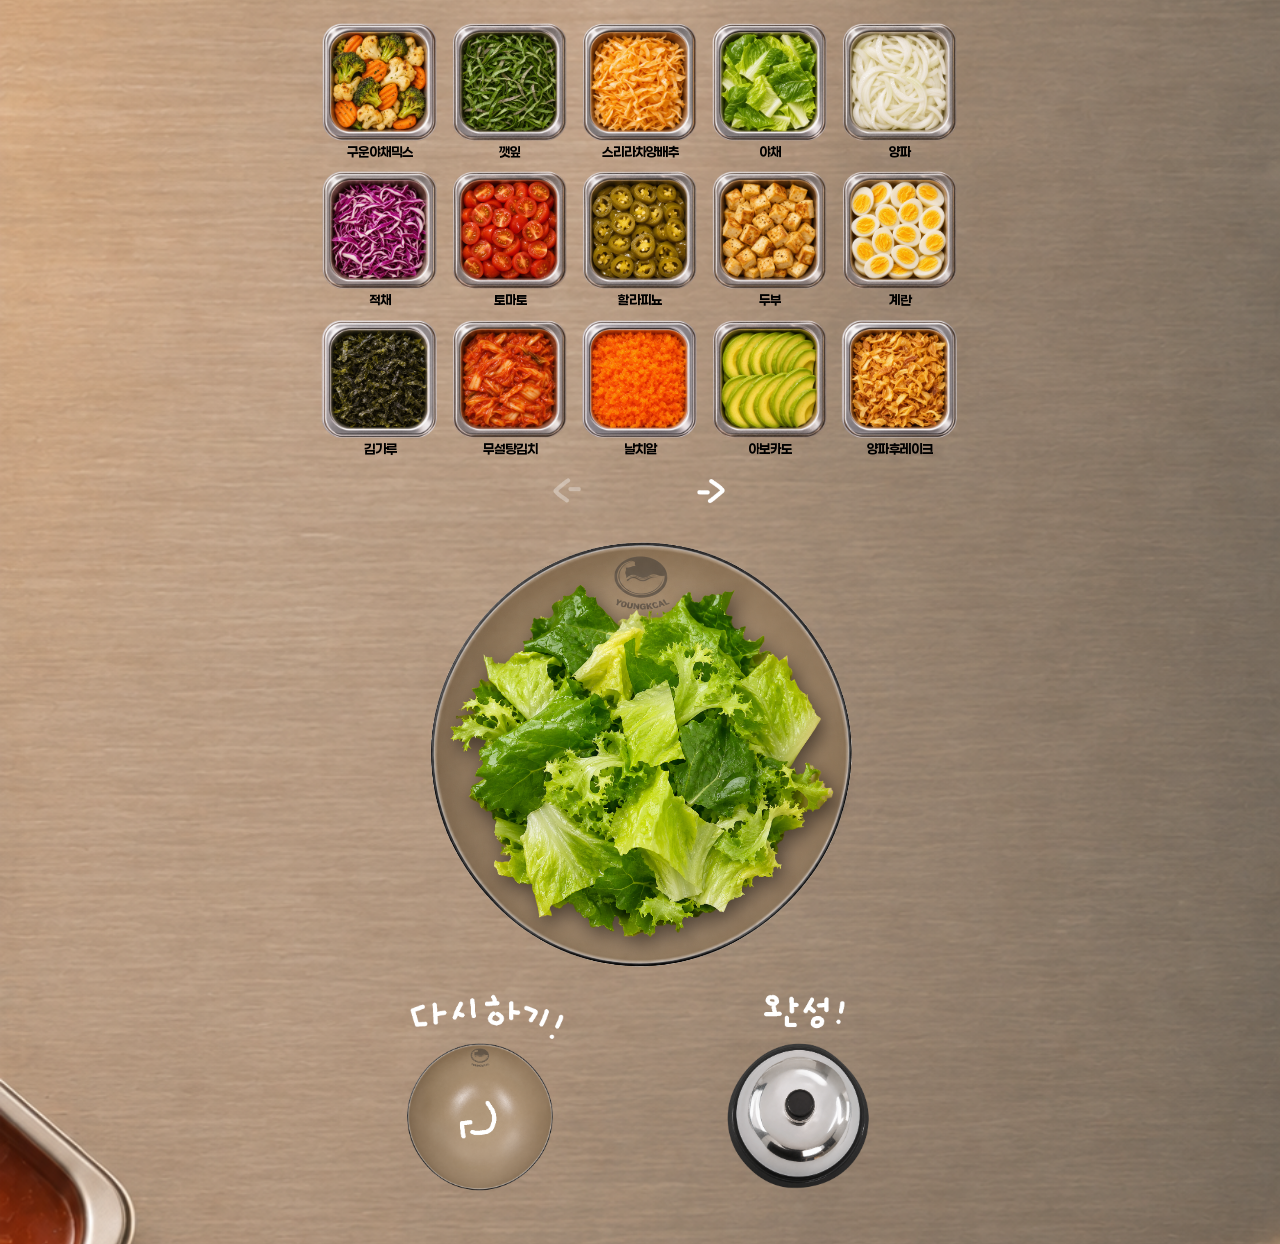
==== index.html @ 14f8d754 "포케모바일용1차시안" ====
<!doctype html>
<html lang="ko">
  <head>
    <meta charset="utf-8" />
    <meta
      name="viewport"
      content="width=device-width,initial-scale=1,viewport-fit=cover"
    />
    <title>영칼로리포케 | 나만의 포케 만들기</title>
    <link rel="stylesheet" href="style.css" />
  </head>
  <body>
    <main class="app" id="app">
      <div class="game-layout">
        <section class="tray-section" aria-label="재료 선택">
          <div class="tray-grid" id="trayGrid"></div>
          <div class="tray-actions">
            <button type="button" id="prevBtn" class="image-button" aria-label="이전 재료 보기">
              <img src="images/btn-prev.png" alt="" onerror="this.style.display='none'" /><span>이전</span>
            </button>
            <button type="button" id="nextBtn" class="image-button" aria-label="다음 재료 보기">
              <img src="images/btn-next.png" alt="" onerror="this.style.display='none'" /><span>다음</span>
            </button>
          </div>
        </section>
        <section class="bowl-section" aria-label="포케 그릇">
          <div class="bowl-frame" id="bowlFrame">
            <canvas id="pokeCanvas" aria-label="재료를 드래그해 배치하는 포케 그릇"></canvas>
          </div>
        </section>
        <div class="bottom-actions">
          <button type="button" id="resetBtn" class="image-button reset-button" aria-label="다시 만들기">
            <img src="images/btn-reset.png" alt="" onerror="this.style.display='none'" /><span>다시 만들기</span>
          </button>
          <button type="button" id="completeBtn" class="image-button complete-button" aria-label="포케 완성하기">
            <img src="images/btn-complete.png" alt="" onerror="this.style.display='none'" /><span>완료하기</span>
          </button>
        </div>
      </div>
      <p class="help" id="help" aria-live="polite"></p>
      <!-- 기존 JS 영양 집계 로직 호환용: 화면에는 표시하지 않음 -->
      <div class="receipt-side hidden" aria-hidden="true">
        <div id="receiptItems"></div><span id="receiptCount"></span>
      </div>
<section class="result hidden" id="result">
        <canvas id="resultCanvas"></canvas>
        <div id="nutritionInfo" class="nutrition"></div>
        <p class="notice">
          ※ 본 영양 정보는 임의로 설정된 참고용 수치로, 실제 영양성분과 차이가
          있을 수 있습니다.
        </p>
        <div class="controls">
          <button id="saveBtn" class="primary">이미지 저장하기</button
          ><button id="restartBtn" class="light">다시 만들기</button>
        </div>
        <a
          href="https://연결할-링크-주소"
          target="_blank"
          rel="noopener noreferrer"
          class="share-poke-btn"
          >나만의 포케 자랑하기</a
        >
        <section class="honor-section" aria-labelledby="honorTitle">
          <h2 id="honorTitle">🏆 명예의 포케 전당 🏆</h2>
          <div id="honorGrid" class="honor-grid" aria-live="polite"></div>
          <p id="honorEmpty" class="honor-empty hidden">아직 등록된 포케 이미지가 없어요.</p>
          <div id="honorSentinel" class="honor-sentinel" aria-hidden="true"></div>
        </section>
      </section>
      <div
        class="dialog hidden"
        id="confirmDialog"
        role="dialog"
        aria-modal="true"
        aria-labelledby="dialogTitle"
      >
        <div class="dialog-card">
          <h2 id="dialogTitle">전체 초기화할까요?</h2>
          <p>선택한 재료가 모두 사라져요!</p>
          <div class="controls">
            <button id="cancelReset" class="light">취소</button
            ><button id="confirmReset" class="primary">초기화</button>
          </div>
        </div>
      </div>
    </main>
    <script src="data/ingredients.js"></script>
    <script src="data/nutrition.js"></script>
    <script src="data/honor-poke.js"></script>
    <script src="game.js"></script>
  </body>
</html>
---- style.css ----
@font-face {
  font-family: Paperlogy;
  src: url("fonts/Paperlogy-4Regular.ttf");
}
@font-face {
  font-family: Paperlogy;
  src: url("fonts/Paperlogy-7Bold.ttf");
  font-weight: 700;
}
* {
  box-sizing: border-box;
}
html,
body {
  margin: 0;
  min-height: 100%;
  font-family: Paperlogy, "Malgun Gothic", sans-serif;
  color: #242922;
}
button {
  font: inherit;
  cursor: pointer;
}
body {
  background: #393a36;
}
.app {
  width: 100%;
  min-height: 100svh;
  height: 100svh;
  position: relative;
  overflow: hidden;
  background: #b4afa5 url("images/background.png") center center/cover no-repeat;
  display: flex;
  flex-direction: column;
  padding: clamp(8px, 1.2vh, 16px) clamp(12px, 2vw, 32px) 8px;
}
.topbar {
  height: clamp(30px, 6vh, 100px);
  flex: none;
  display: flex;
  align-items: center;
}
.brand img {
  display: block;
  max-width: min(18vw, 150px);
  max-height: 0%;
  object-fit: contain;
}
.game-layout {
  display: grid;
  grid-template-columns: minmax(180px, 22fr) minmax(0, 60fr) minmax(155px, 18fr);
  gap: clamp(8px, 1.5vw, 26px);
  flex: 1;
  min-height: 0;
  align-items: stretch;
}
.tray-section {
  display: flex;
  flex-direction: column;
  min-height: 0;
  padding: 4px 0;
}
.section-heading {
  margin-bottom: 8px;
}
.section-heading span {
  font-size: clamp(10px, 1vw, 13px);
  font-weight: 700;
}
.section-heading h1 {
  font-size: clamp(14px, 1.4vw, 22px);
  margin: 5px 0 0;
}
.steps {
  display: flex;
  gap: 4px;
  margin: 2px 0 8px;
}
.step {
  height: 4px;
  flex: 1;
  background: #ffffff9c;
  border-radius: 8px;
  font-size: 0;
}
.step.active {
  background: #a5a5a5;
}
.tray-grid {
  display: grid;
  grid-template-columns: repeat(2, minmax(0, 1fr));
  align-content: start;
  gap: clamp(5px, 1vh, 12px);
  overflow-y: auto;
  overflow-x: hidden;
  min-height: 0;
  flex: 1;
  padding: 3px;
  scrollbar-width: thin;
}
.tray-item {
  min-width: 0;
  display: flex;
  flex-direction: column;
  align-items: center;
  justify-content: center;
  background: none;
  border: none;
  min-height: clamp(76px, 25vh, 180px);
  touch-action: none;
}
.tray-item img {
  display: block;
  width: 115%;
  height: clamp(140px, 12vh, 155px);
  object-fit: contain;
  pointer-events: none;
}
.tray-item span {
  text-align: center;
  font-size: clamp(10px, 0.85vw, 14px);
  font-weight: 700;
  line-height: 1.35;
  margin-top: 3px;
  word-break: keep-all;
}
.tray-item.missing {
  outline: 1px dashed #b95454;
}
.tray-actions {
  display: flex;
  gap: 8px;
  margin-top: 10px;
  flex: none;
}
.image-button {
  position: relative;
  border: 0;
  padding: 0;
  min-width: 0;
  background: transparent;
  display: flex;
  align-items: center;
  justify-content: center;
  overflow: hidden;
}
.tray-actions .image-button {
  width: 50%;
  height: clamp(35px, 7vh, 60px);
  background: #292d28;
  border-radius: 7px;
  color: #fff;
  font-weight: 700;
}
.tray-actions .image-button:first-child {
  background: #f7f7f1;
  color: #222;
}
.image-button img {
  position: absolute;
  inset: 0;
  width: 100%;
  height: 100%;
  object-fit: fill;
}
.image-button:has(img:not([style*="display: none"])) span {
  opacity: 0;
}
.image-button:disabled {
  opacity: 0.35;
  cursor: default;
}
.bowl-section {
  display: flex;
  align-items: center;
  justify-content: center;
  min-width: 0;
  min-height: 0;
}
.bowl-frame {
  width: min(100%, calc(100svh - 100px));
  max-height: 100%;
  aspect-ratio: 1;
  touch-action: none;
  position: relative;
}
#pokeCanvas {
  width: 100%;
  height: 100%;
  display: block;
  touch-action: none;
}
.receipt-side {
  min-height: 0;
  display: flex;
  flex-direction: column;
  gap: clamp(8px, 1.5vh, 16px);
  padding: 2px 0;
}
.receipt {
  background: #fffef7;
  box-shadow: 0 9px 24px #0003;
  padding: clamp(9px, 1.1vw, 20px);
  flex: 1;
  min-height: 0;
  display: flex;
  flex-direction: column;
  max-height: 70%;
  /* transform: rotate(-1deg); */
}
.receipt-head {
  text-align: center;
  display: flex;
  flex-direction: column;
  gap: 4px;
}
/* .receipt-head strong {
  font-size: clamp(13px, 1.35vw, 23px);
  letter-spacing: -0.5px;
} */
.receipt-head img {
  display: block;
  width: min(100%, 150px);
  height: auto;
  margin: 0 auto;
}
.receipt-head small {
  font-size: clamp(8px, 0.75vw, 12px);
}
.receipt-rule {
  border-top: 1px dashed #555;
  margin: 10px 0;
}
.receipt-columns,
.receipt-total,
.receipt-row {
  display: flex;
  justify-content: space-between;
  gap: 6px;
}
.receipt-columns {
  font-size: 20px;
  font-weight: 700;
}
.receipt-items {
  flex: 1;
  overflow-y: auto;
  min-height: 0;
  padding: 10px 0;
  font-size: clamp(8px, 0.8vw, 15px);
}
.receipt-row {
  margin-bottom: 9px;
}
.receipt-row span:first-child {
  flex: 1;
  overflow-wrap: anywhere;
}
.receipt-empty {
  color: #777;
  line-height: 1.5;
}
.receipt-total {
  font-size: clamp(12px, 1vw, 17px);
}
.reset-link {
  border: 0;
  background: none;
  text-decoration: underline;
  font-size: 12px;
  color: #777;
  margin-top: 12px;
  padding: 3px;
}
.complete-button {
  height: clamp(44px, 30vh, 600px);
  width: 100%;
  flex: none;
  background: none;
  border-radius: 8px;
  font-weight: 700;
  color: #173b18;
  font-size: clamp(12px, 1.1vw, 18px);
}
.complete-button img {
  width: 100%;
  height: 100%;
  object-fit: contain;
}
.help {
  margin: 4px 0 0;
  text-align: center;
  font-size: clamp(9px, 0.8vw, 12px);
  color: #2c312b;
  text-shadow: 0 1px 3px #fff;
}
.drag-ghost {
  position: fixed;
  pointer-events: none;
  z-index: 60;
  object-fit: contain;
  transform: translate(-50%, -50%);
  filter: drop-shadow(0 7px 6px #0004);
}
.hidden {
  display: none !important;
}
.dialog {
  position: fixed;
  inset: 0;
  z-index: 90;
  background: #0009;
  display: flex;
  align-items: center;
  justify-content: center;
  padding: 20px;
}
.dialog-card {
  background: white;
  border-radius: 14px;
  padding: 24px;
  width: min(100%, 340px);
  text-align: center;
}
.controls {
  display: flex;
  gap: 10px;
  justify-content: center;
}
.controls button {
  border: 0;
  border-radius: 8px;
  padding: 14px;
  flex: 1;
  font-weight: 700;
}
.primary {
  background: #f7d58a;
}
.light {
  background: #eebf59;
}
.result {
  position: fixed;
  inset: 0;
  z-index: 30;
  background: #ffffff url("images/background.png") center/cover no-repeat;
  overflow-y: auto;
  text-align: center;
  padding: 20px;
}
.result canvas {
  display: block;
  width: min(500px, 90vw);
  max-width: 100%;
  margin: 0 auto 12px;
  border-radius: 12px;
}
.nutrition {
  display: grid;
  grid-template-columns: repeat(2, 1fr);
  gap: 8px;
  max-width: 500px;
  margin: 0 auto;
}
.nutrition div {
  background: #fffd;
  padding: 10px;
  border-radius: 8px;
}
.notice {
  font-size: 8px;
  color: #ffffff;
}
.result .controls,
.share-poke-btn {
  max-width: 500px;
  margin: 12px auto;
}
.share-poke-btn {
  display: block;
  padding: 14px;
  background: white;
  color: #173b18;
  text-decoration: none;
  font-weight: 700;
  border-radius: 8px;
}
.rotate-notice {
  display: none;
}
@media (orientation: portrait) and (max-width: 800px) {
  .rotate-notice {
    position: fixed;
    inset: 0;
    z-index: 100;
    background: #f3f0e8;
    display: flex;
    flex-direction: column;
    align-items: center;
    justify-content: center;
    text-align: center;
    padding: 24px;
  }
  .rotate-icon {
    font-size: 64px;
    color: #338d2a;
    margin-bottom: 16px;
  }
  .rotate-notice p {
    font-size: 14px;
  }
  .app {
    visibility: hidden;
  }
}
@media (orientation: landscape) and (max-height: 520px) {
  .app {
    padding-top: 5px;
    padding-bottom: 4px;
  }
  .topbar {
    height: 45px;
  }
  .game-layout {
    grid-template-columns: minmax(165px, 24fr) minmax(0, 57fr) minmax(
        140px,
        19fr
      );
    gap: 8px;
  }
  .bowl-frame {
    width: min(100%, calc(100svh - 58px));
  }
  .section-heading {
    margin-bottom: 3px;
  }
  .steps {
    margin-bottom: 3px;
  }
  .tray-item {
    min-height: 76px;
  }
  .tray-item img {
    height: 53px;
  }
  .receipt-rule {
    margin: 6px 0;
  }
  .receipt-items {
    padding: 5px 0;
  }
  .help {
    font-size: 9px;
  }
}

/* 세로형 포케 게임 UI: 기존 가로형 규칙보다 우선 적용 */
html,
body {
  min-height: 100%;
}
body {
  background: #393a36;
}
.app {
  height: auto;
  min-height: 100svh;
  overflow: visible;
  padding: clamp(10px, 2vw, 22px);
  background: #b4afa5 url("images/background.png") center center / cover
    no-repeat;
}
.game-layout {
  display: flex;
  flex-direction: column;
  align-items: center;
  width: 100%;
  max-width: 640px;
  margin: 0 auto;
  gap: clamp(8px, 1.8vh, 18px);
  flex: none;
}
.tray-section {
  width: 100%;
  padding: 0;
  flex: none;
  min-height: 0;
}
.tray-grid {
  display: grid;
  grid-template-columns: repeat(5, minmax(0, 1fr));
  grid-template-rows: repeat(3, auto);
  gap: clamp(3px, 1vw, 10px);
  padding: 0;
  overflow: visible;
  flex: none;
}
.tray-item {
  min-height: 0;
  padding: 0;
  justify-content: flex-start;
  gap: 2px;
}
.tray-item img {
  width: 100%;
  height: auto;
  aspect-ratio: 1 / 1;
  object-fit: contain;
}
.tray-item span {
  font-size: clamp(9px, 2vw, 13px);
  line-height: 1.25;
  margin-top: 0;
}
.tray-actions {
  justify-content: center;
  gap: clamp(12px, 5vw, 32px);
  margin-top: 8px;
}
.tray-actions .image-button {
  width: clamp(60px, 18%, 110px);
  height: clamp(30px, 6vw, 52px);
  background: transparent;
  color: #222;
  border-radius: 0;
}
.tray-actions .image-button:first-child {
  background: transparent;
}
.image-button img {
  object-fit: contain;
}
.bowl-section {
  width: 100%;
  flex: none;
}
.bowl-frame {
  width: min(100%, 440px);
  max-height: none;
  aspect-ratio: 1;
}
.bottom-actions {
  display: grid;
  grid-template-columns: repeat(2, minmax(0, 1fr));
  gap: 0px;
  width: 100%;
}
.bottom-actions .image-button {
  width: 100%;
  height: auto;
  aspect-ratio: 2.2 / 1.5;
  min-height: 52px;
  background: transparent;
  color: #173b18;
  border-radius: 8px;
  font-size: clamp(13px, 2.5vw, 18px);
}
.bottom-actions .image-button img {
  object-fit: contain;
}
.help {
  min-height: 1em;
  margin: 4px auto 0;
  max-width: 640px;
}
.rotate-notice {
  display: none !important;
}
@media (orientation: portrait) and (max-width: 800px) {
  .app {
    visibility: visible;
  }
}
@media (orientation: landscape) and (max-height: 520px) {
  .game-layout {
    display: flex;
    gap: 10px;
  }
  .tray-item {
    min-height: 0;
  }
  .tray-item img {
    height: auto;
  }
  .bowl-frame {
    width: min(100%, 440px);
  }
}
@media (max-width: 420px) {
  .app {
    padding: 8px 7px 16px;
  }
  .tray-grid {
    gap: 2px;
  }
  .tray-item span {
    font-size: 9px;
  }
  .bowl-frame {
    width: min(100%, 350px);
  }
}

/* 결과 화면 하단: 명예의 포케 */
.honor-section {
  max-width: 500px;
  margin: 32px auto 55px;
}
.honor-section h2 {
  font-size: clamp(21px, 5vw, 28px);
  color: #ffffff;
  margin: 0 0 18px;
  font-weight: 400;
}
.honor-grid {
  display: grid;
  grid-template-columns: repeat(2, minmax(0, 1fr));
  gap: 10px;
}
.honor-card {
  margin: 0;
  min-width: 0;
  aspect-ratio: 1;
  overflow: hidden;
  background: #ffffffa8;
  border-radius: 10px;
}
.honor-card img {
  display: block;
  width: 100%;
  height: 100%;
  object-fit: cover;
}
.honor-empty {
  font-size: 13px;
  color: #333;
}
.honor-sentinel {
  height: 2px;
}
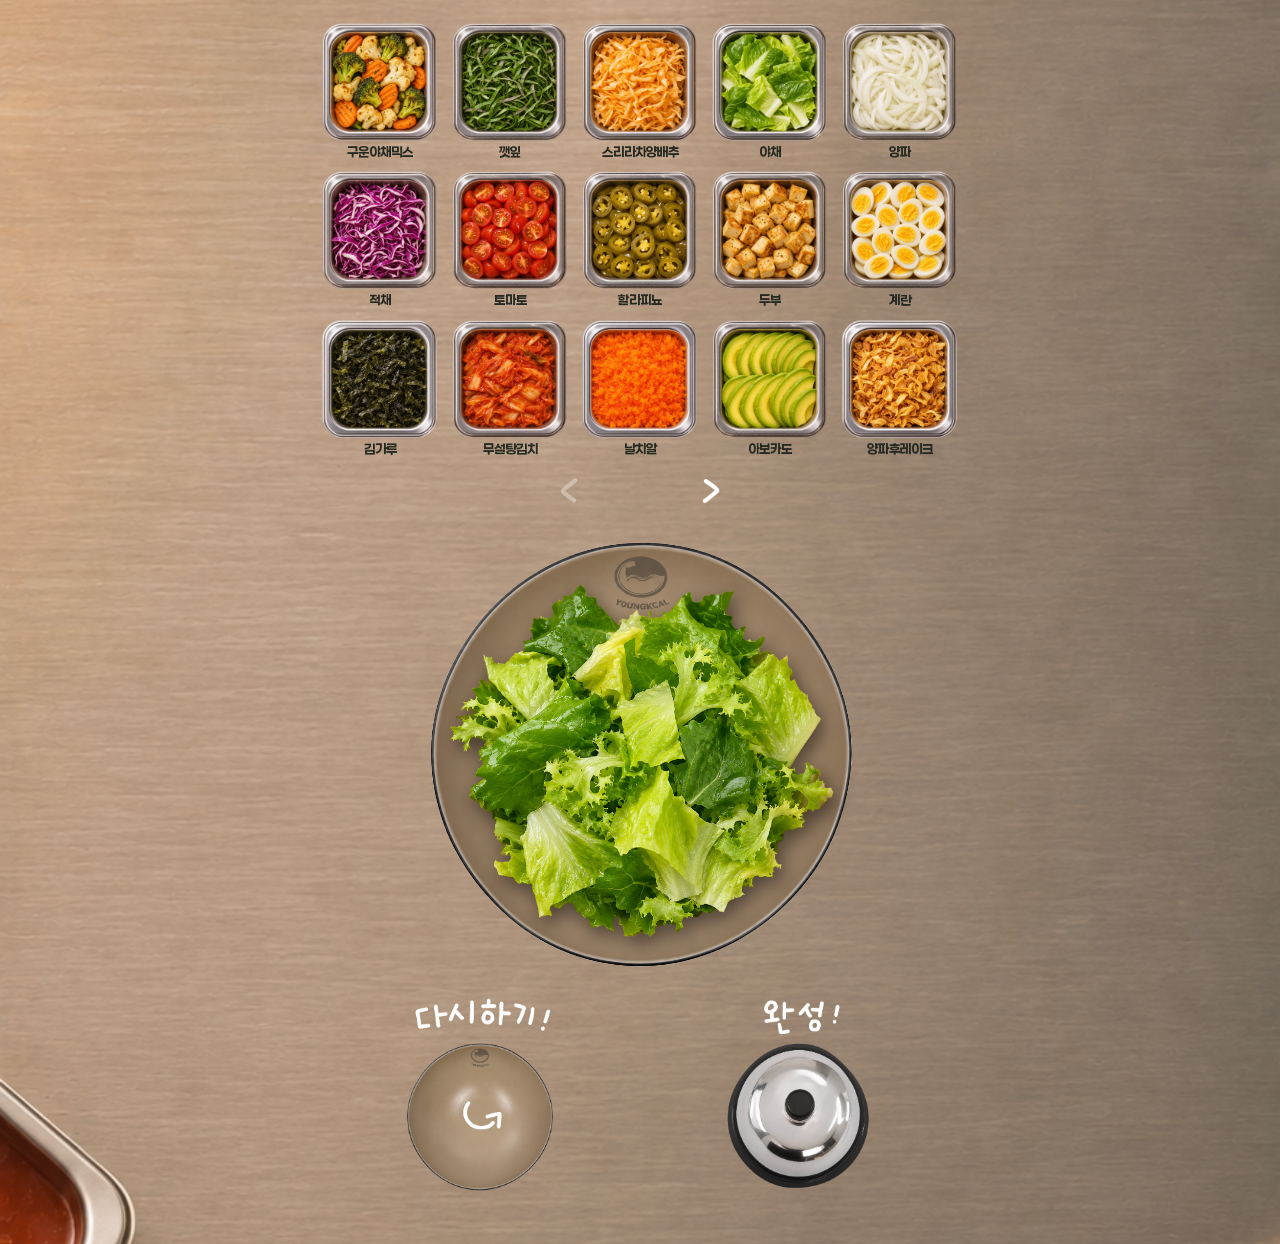
==== commit 0b1f6867: "텍스트 및 명예의전당 이미지 수정" ====
--- a/index.html
+++ b/index.html
@@ -61,7 +61,7 @@
           >나만의 포케 자랑하기</a
         >
         <section class="honor-section" aria-labelledby="honorTitle">
-          <h2 id="honorTitle">🏆 명예의 포케 전당 🏆</h2>
+          <h2 id="honorTitle">🏆 <img src="images/honortitle.png" alt="명예의 포케 전당" /> 🏆</h2>
           <div id="honorGrid" class="honor-grid" aria-live="polite"></div>
           <p id="honorEmpty" class="honor-empty hidden">아직 등록된 포케 이미지가 없어요.</p>
           <div id="honorSentinel" class="honor-sentinel" aria-hidden="true"></div>
--- a/style.css
+++ b/style.css
@@ -609,10 +609,19 @@
   margin: 32px auto 55px;
 }
 .honor-section h2 {
-  font-size: clamp(21px, 5vw, 28px);
-  color: #ffffff;
-  margin: 0 0 18px;
-  font-weight: 400;
+  display: flex;
+  align-items: center;
+  justify-content: center;
+  gap: 8px;
+  margin: 0 0 20px;
+}
+/* 명예의 포케 제목 이미지 */
+.honor-section h2 img {
+  display: block;
+  width: 40%;
+  max-width: 350px;
+  height: auto;
+  object-fit: contain;
 }
 .honor-grid {
   display: grid;
@@ -640,3 +649,17 @@
 .honor-sentinel {
   height: 2px;
 }
+
+/* 파란글자 오류 */
+.tray-item,
+.tray-item span {
+  color: #242922 !important;
+}
+
+.result .controls button {
+  color: #242922 !important;
+}
+
+.bottom-actions button {
+  color: #242922 !important;
+}
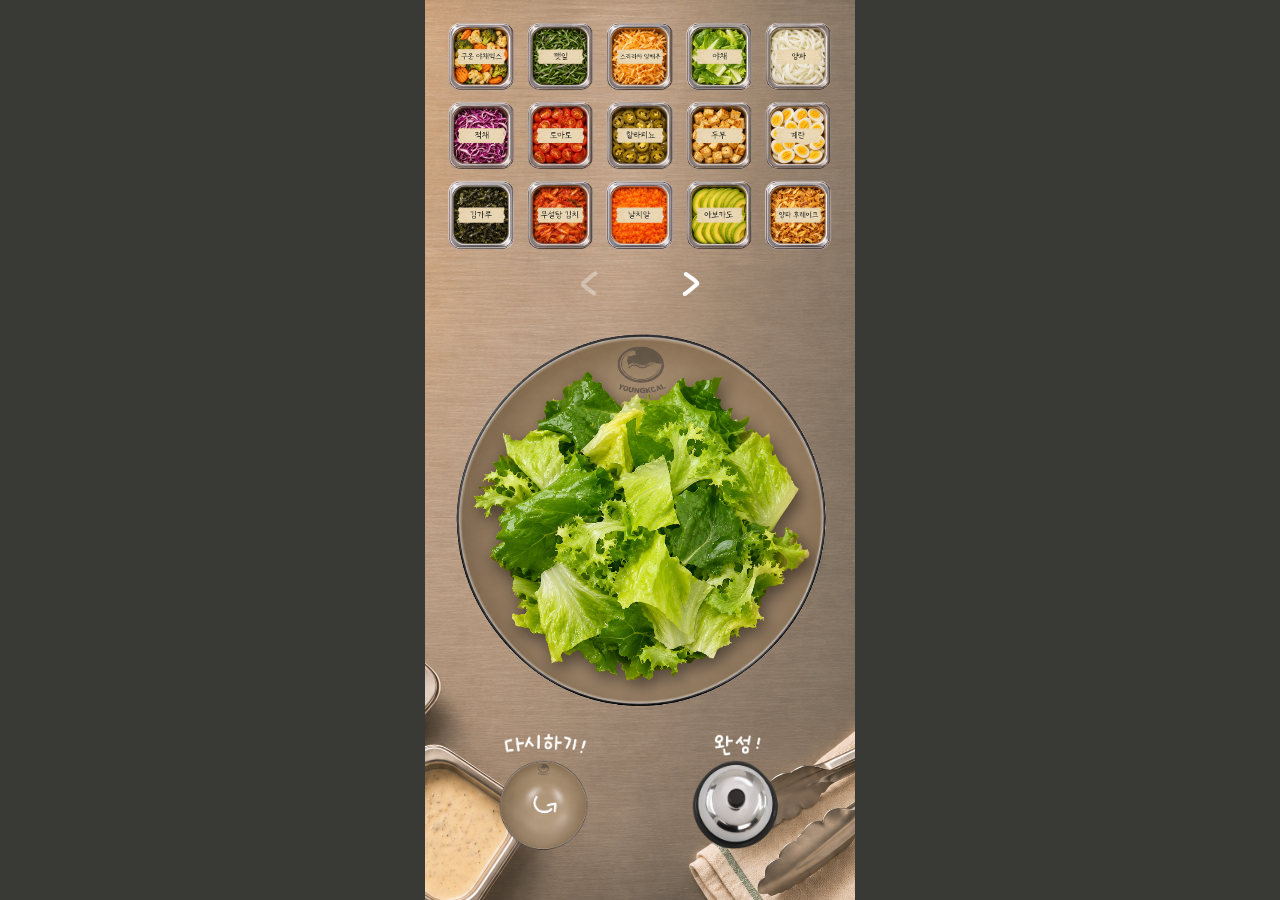
==== commit b061a662: "라벨 이미지 추가" ====
--- a/index.html
+++ b/index.html
@@ -61,7 +61,10 @@
           >나만의 포케 자랑하기</a
         >
         <section class="honor-section" aria-labelledby="honorTitle">
-          <h2 id="honorTitle">🏆 <img src="images/honortitle.png" alt="명예의 포케 전당" /> 🏆</h2>
+          <h2 id="honorTitle">
+            <!-- <img src="images/honortitle.png" alt="명예의 포케 전당" /> -->
+            명예의 포케 전당🏆
+          </h2>
           <div id="honorGrid" class="honor-grid" aria-live="polite"></div>
           <p id="honorEmpty" class="honor-empty hidden">아직 등록된 포케 이미지가 없어요.</p>
           <div id="honorSentinel" class="honor-sentinel" aria-hidden="true"></div>
--- a/style.css
+++ b/style.css
@@ -23,17 +23,25 @@
 }
 body {
   background: #393a36;
+  margin: 0;
 }
 .app {
   width: 100%;
+  max-width: 430px;
   min-height: 100svh;
   height: 100svh;
+
+  margin: 0 auto;
   position: relative;
-  overflow: hidden;
-  background: #b4afa5 url("images/background.png") center center/cover no-repeat;
+
+  background-color: #000;
+  background-image: url("images/background.png");
+  background-position: center top;
+  background-repeat: no-repeat;
+  background-size: 100% 100%;
+
   display: flex;
   flex-direction: column;
-  padding: clamp(8px, 1.2vh, 16px) clamp(12px, 2vw, 32px) 8px;
 }
 .topbar {
   height: clamp(30px, 6vh, 100px);
@@ -596,6 +604,7 @@
     gap: 2px;
   }
   .tray-item span {
+    display: none;
     font-size: 9px;
   }
   .bowl-frame {
@@ -651,10 +660,7 @@
 }
 
 /* 파란글자 오류 */
-.tray-item,
-.tray-item span {
-  color: #242922 !important;
-}
+
 
 .result .controls button {
   color: #242922 !important;
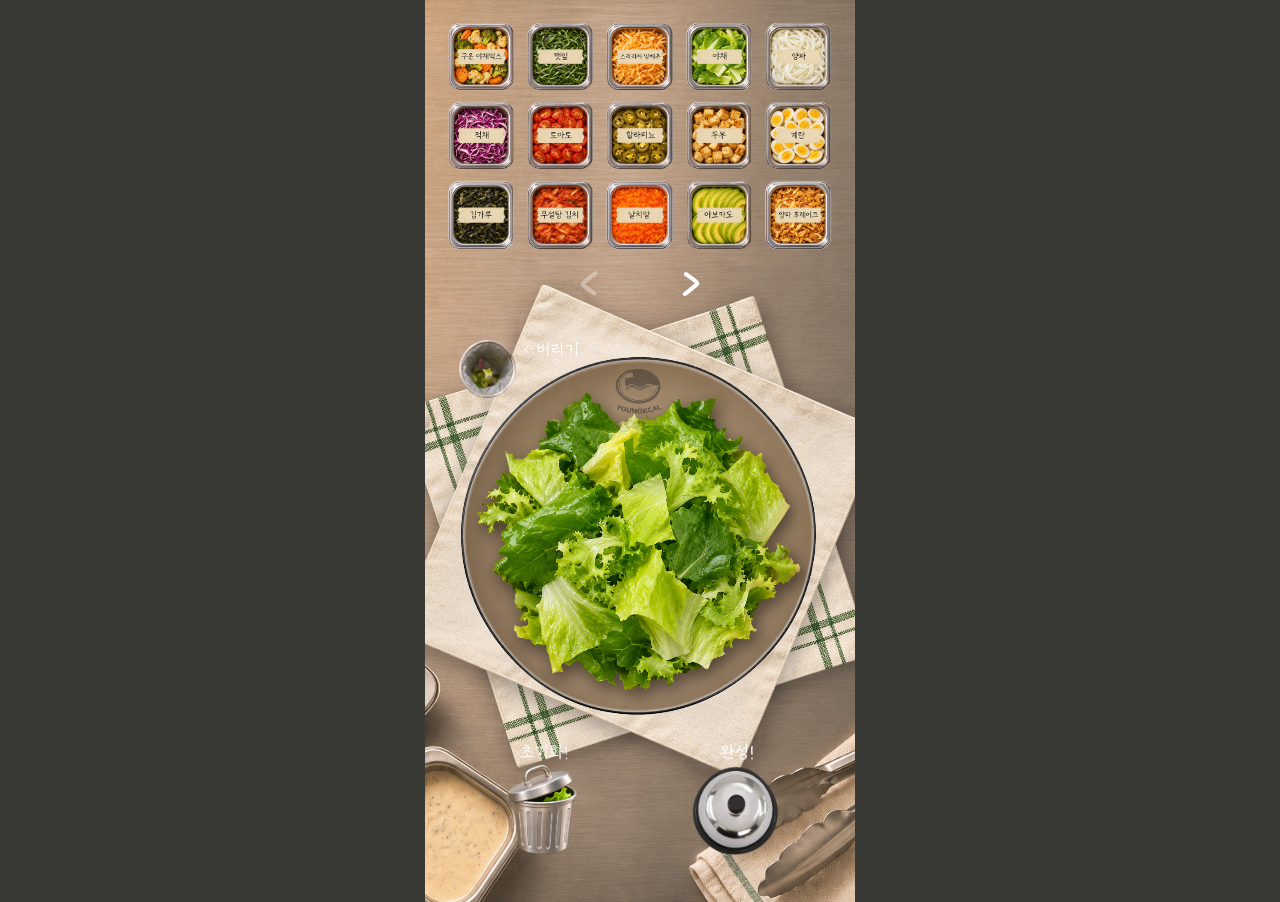
==== commit 37dc9ed0: "쓰레기통 기능 추가 및 배경 이미지 수정" ====
--- a/index.html
+++ b/index.html
@@ -15,34 +15,77 @@
         <section class="tray-section" aria-label="재료 선택">
           <div class="tray-grid" id="trayGrid"></div>
           <div class="tray-actions">
-            <button type="button" id="prevBtn" class="image-button" aria-label="이전 재료 보기">
-              <img src="images/btn-prev.png" alt="" onerror="this.style.display='none'" /><span>이전</span>
+            <button
+              type="button"
+              id="prevBtn"
+              class="image-button"
+              aria-label="이전 재료 보기"
+            >
+              <img
+                src="images/btn-prev.png"
+                alt=""
+                onerror="this.style.display = 'none'"
+              /><span>이전</span>
             </button>
-            <button type="button" id="nextBtn" class="image-button" aria-label="다음 재료 보기">
-              <img src="images/btn-next.png" alt="" onerror="this.style.display='none'" /><span>다음</span>
+            <button
+              type="button"
+              id="nextBtn"
+              class="image-button"
+              aria-label="다음 재료 보기"
+            >
+              <img
+                src="images/btn-next.png"
+                alt=""
+                onerror="this.style.display = 'none'"
+              /><span>다음</span>
             </button>
           </div>
         </section>
         <section class="bowl-section" aria-label="포케 그릇">
           <div class="bowl-frame" id="bowlFrame">
-            <canvas id="pokeCanvas" aria-label="재료를 드래그해 배치하는 포케 그릇"></canvas>
+            <canvas
+              id="pokeCanvas"
+              aria-label="재료를 드래그해 배치하는 포케 그릇"
+            ></canvas>
+            <div id="trashZone" class="trash-zone">
+              <img src="images/trash.png" alt="재료 삭제" />
+            </div>
           </div>
         </section>
         <div class="bottom-actions">
-          <button type="button" id="resetBtn" class="image-button reset-button" aria-label="다시 만들기">
-            <img src="images/btn-reset.png" alt="" onerror="this.style.display='none'" /><span>다시 만들기</span>
+          <button
+            type="button"
+            id="resetBtn"
+            class="image-button reset-button"
+            aria-label="다시 만들기"
+          >
+            <img
+              src="images/btn-reset.png"
+              alt=""
+              onerror="this.style.display = 'none'"
+            /><span>다시 만들기</span>
           </button>
-          <button type="button" id="completeBtn" class="image-button complete-button" aria-label="포케 완성하기">
-            <img src="images/btn-complete.png" alt="" onerror="this.style.display='none'" /><span>완료하기</span>
+          <button
+            type="button"
+            id="completeBtn"
+            class="image-button complete-button"
+            aria-label="포케 완성하기"
+          >
+            <img
+              src="images/btn-complete.png"
+              alt=""
+              onerror="this.style.display = 'none'"
+            /><span>완료하기</span>
           </button>
         </div>
       </div>
       <p class="help" id="help" aria-live="polite"></p>
       <!-- 기존 JS 영양 집계 로직 호환용: 화면에는 표시하지 않음 -->
       <div class="receipt-side hidden" aria-hidden="true">
-        <div id="receiptItems"></div><span id="receiptCount"></span>
+        <div id="receiptItems"></div>
+        <span id="receiptCount"></span>
       </div>
-<section class="result hidden" id="result">
+      <section class="result hidden" id="result">
         <canvas id="resultCanvas"></canvas>
         <div id="nutritionInfo" class="nutrition"></div>
         <p class="notice">
@@ -62,12 +105,17 @@
         >
         <section class="honor-section" aria-labelledby="honorTitle">
           <h2 id="honorTitle">
-            <!-- <img src="images/honortitle.png" alt="명예의 포케 전당" /> -->
-            명예의 포케 전당🏆
+            <img src="images/honortitle.png" alt="명예의 포케 전당" />
           </h2>
           <div id="honorGrid" class="honor-grid" aria-live="polite"></div>
-          <p id="honorEmpty" class="honor-empty hidden">아직 등록된 포케 이미지가 없어요.</p>
-          <div id="honorSentinel" class="honor-sentinel" aria-hidden="true"></div>
+          <p id="honorEmpty" class="honor-empty hidden">
+            아직 등록된 포케 이미지가 없어요.
+          </p>
+          <div
+            id="honorSentinel"
+            class="honor-sentinel"
+            aria-hidden="true"
+          ></div>
         </section>
       </section>
       <div
--- a/style.css
+++ b/style.css
@@ -192,6 +192,21 @@
   aspect-ratio: 1;
   touch-action: none;
   position: relative;
+}
+.trash-zone {
+  position: absolute;
+  top: 3%;
+  left: 3%;
+  width: 15%;
+  aspect-ratio: 1;
+  z-index: 10;
+  pointer-events: none;
+}
+
+.trash-zone img {
+  width: 100%;
+  height: 100%;
+  object-fit: contain;
 }
 #pokeCanvas {
   width: 100%;
@@ -344,10 +359,10 @@
   font-weight: 700;
 }
 .primary {
-  background: #f7d58a;
+  background: #e8f7c4;
 }
 .light {
-  background: #eebf59;
+  background: #bdda75;
 }
 .result {
   position: fixed;
@@ -487,7 +502,7 @@
   width: 100%;
   max-width: 640px;
   margin: 0 auto;
-  gap: clamp(8px, 1.8vh, 18px);
+  /* gap: clamp(8px, 1.8vh, 18px); */
   flex: none;
 }
 .tray-section {
@@ -627,7 +642,7 @@
 /* 명예의 포케 제목 이미지 */
 .honor-section h2 img {
   display: block;
-  width: 40%;
+  width: 60%;
   max-width: 350px;
   height: auto;
   object-fit: contain;
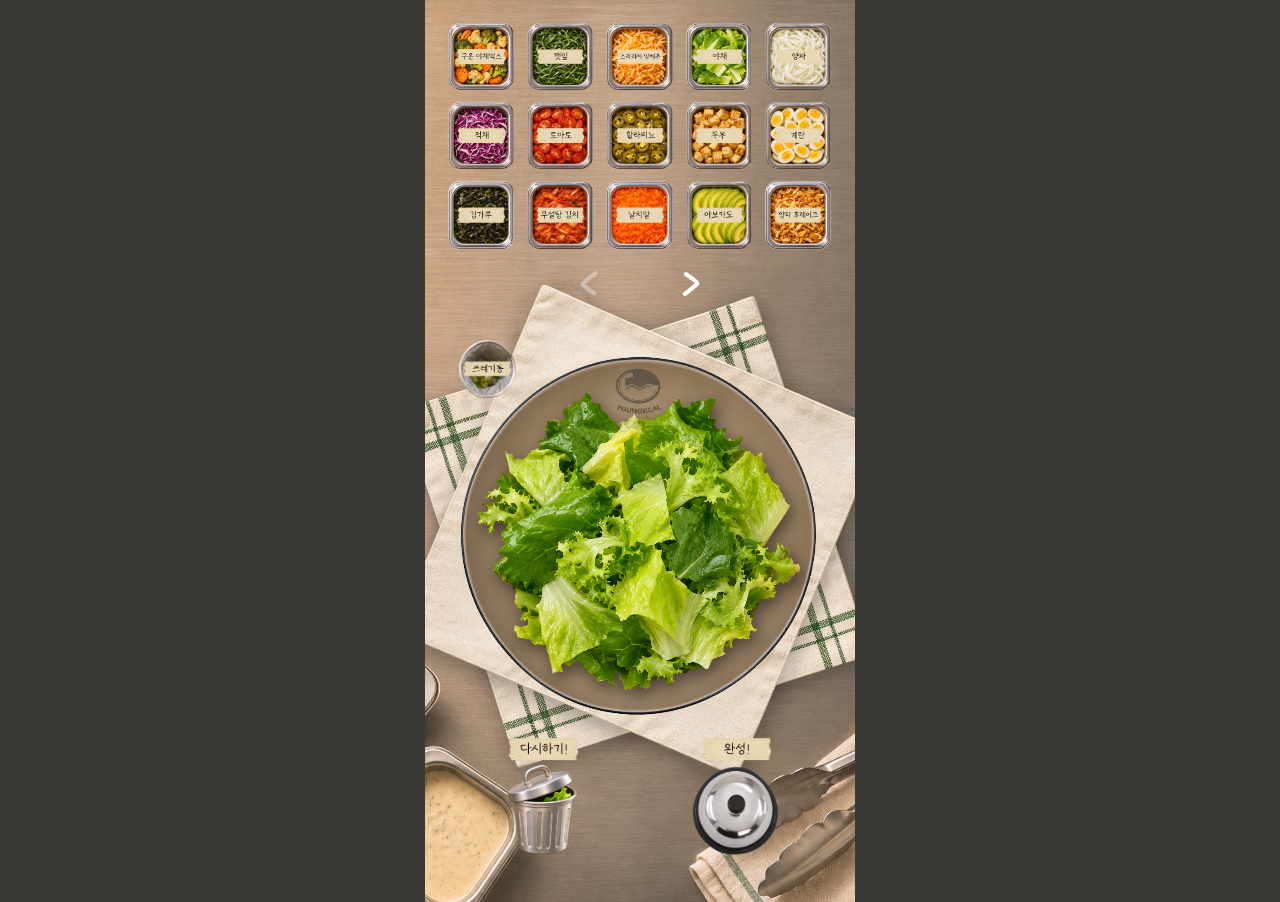
==== commit 98c023b6: "자질구래 수정" ====
--- a/index.html
+++ b/index.html
@@ -92,17 +92,24 @@
           ※ 본 영양 정보는 임의로 설정된 참고용 수치로, 실제 영양성분과 차이가
           있을 수 있습니다.
         </p>
-        <div class="controls">
-          <button id="saveBtn" class="primary">이미지 저장하기</button
-          ><button id="restartBtn" class="light">다시 만들기</button>
+        <div class="controls result-buttons">
+          <button id="saveBtn" class="result-image-btn" type="button">
+            <img src="images/btn-save.png" alt="이미지 저장하기" />
+          </button>
+
+          <button id="restartBtn" class="result-image-btn" type="button">
+            <img src="images/btn-restart.png" alt="다시 만들기" />
+          </button>
         </div>
+
         <a
-          href="https://연결할-링크-주소"
+          href="https://youngkcal.notion.site/3e9cc8c97d8e80409de2d5bcc8b871a6?pvs=105"
           target="_blank"
           rel="noopener noreferrer"
-          class="share-poke-btn"
-          >나만의 포케 자랑하기</a
+          class="share-poke-btn result-image-btn"
         >
+          <img src="images/btn-share.png" alt="나만의 포케 자랑하기" />
+        </a>
         <section class="honor-section" aria-labelledby="honorTitle">
           <h2 id="honorTitle">
             <img src="images/honortitle.png" alt="명예의 포케 전당" />
--- a/style.css
+++ b/style.css
@@ -636,29 +636,33 @@
   display: flex;
   align-items: center;
   justify-content: center;
-  gap: 8px;
-  margin: 0 0 20px;
+  /* gap: 8px;
+  margin: 0 0 20px; */
 }
 /* 명예의 포케 제목 이미지 */
 .honor-section h2 img {
   display: block;
-  width: 60%;
+  width: 50%;
   max-width: 350px;
   height: auto;
   object-fit: contain;
 }
 .honor-grid {
+    margin-top: -45px;
   display: grid;
   grid-template-columns: repeat(2, minmax(0, 1fr));
   gap: 10px;
+  background: #fff3daa8;
+  border-radius: 10px;
+
 }
 .honor-card {
   margin: 0;
   min-width: 0;
   aspect-ratio: 1;
   overflow: hidden;
-  background: #ffffffa8;
-  border-radius: 10px;
+  /* background: #ffffffa8; */
+  /* border-radius: 10px; */
 }
 .honor-card img {
   display: block;
@@ -683,4 +687,57 @@
 
 .bottom-actions button {
   color: #242922 !important;
-}+}
+
+
+/* 결과 화면 버튼 크기 및 배경 수정 */
+
+/* 이미지 저장하기 + 다시 만들기 */
+.result .result-buttons {
+  display: flex;
+  justify-content: center;
+  align-items: center;
+  gap: 10px;
+  max-width: 320px;
+  margin: 0px auto;
+}
+
+/* 모든 결과 이미지 버튼 */
+.result .result-image-btn {
+  flex: 0 1 auto;
+  width: auto;
+  padding: 0;
+  background: transparent;
+  background-image: none;
+  border: none;
+  border-radius: 0;
+  box-shadow: none;
+  appearance: none;
+  -webkit-appearance: none;
+}
+
+/* 이미지 저장 / 다시 만들기 크기 */
+.result .result-buttons .result-image-btn {
+  width: 145px;
+  max-width: 145px;
+}
+
+/* 버튼 이미지 */
+.result .result-image-btn img {
+  display: block;
+  width: 100%;
+  height: auto;
+  object-fit: contain;
+}
+
+/* 나만의 포케 자랑하기 */
+.result .share-poke-btn.result-image-btn {
+  display: block;
+  width: 290px;
+  max-width: 100%;
+  margin: 0px auto 0;
+  padding: 0;
+  background: transparent;
+  border: none;
+  box-shadow: none;
+}
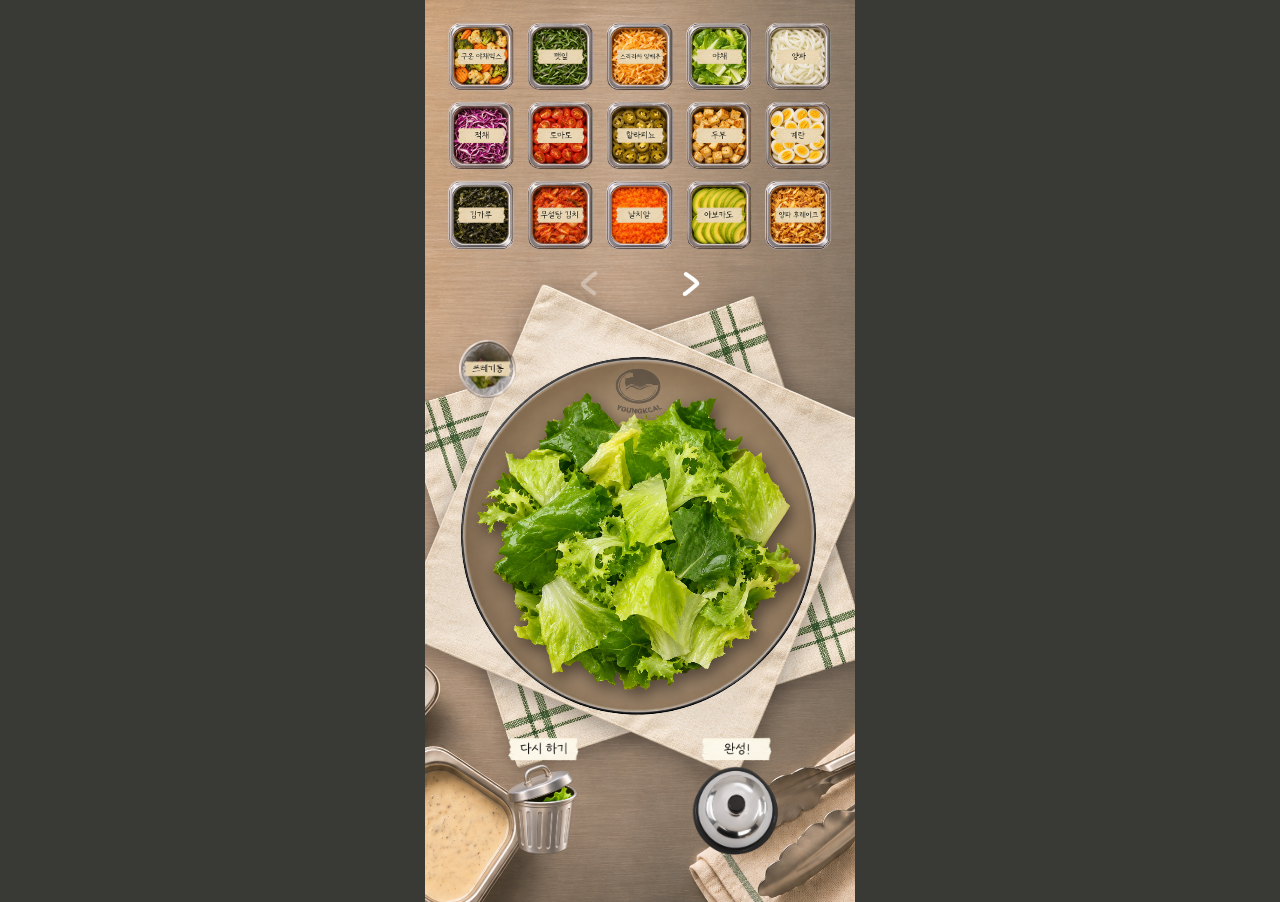
==== commit 6901f119: "링크 공유 썸네일 설정" ====
--- a/index.html
+++ b/index.html
@@ -7,6 +7,21 @@
       content="width=device-width,initial-scale=1,viewport-fit=cover"
     />
     <title>영칼로리포케 | 나만의 포케 만들기</title>
+    <!-- 링크 공유 썸네일 설정 -->
+    <meta property="og:type" content="website" />
+
+    <meta property="og:title" content="영칼로리포케 | 나만의 포케 만들기" />
+
+    <meta
+      property="og:description"
+      content="내 취향대로 재료를 골라 나만의 포케를 완성해보세요!"
+    />
+    <meta
+      property="og:image"
+      content="https://guo95cp.github.io/pokegame2.0/images/og-image.png"
+    />
+
+    <meta property="og:url" content="https://guo95cp.github.io/pokegame2.0/" />
     <link rel="stylesheet" href="style.css" />
   </head>
   <body>
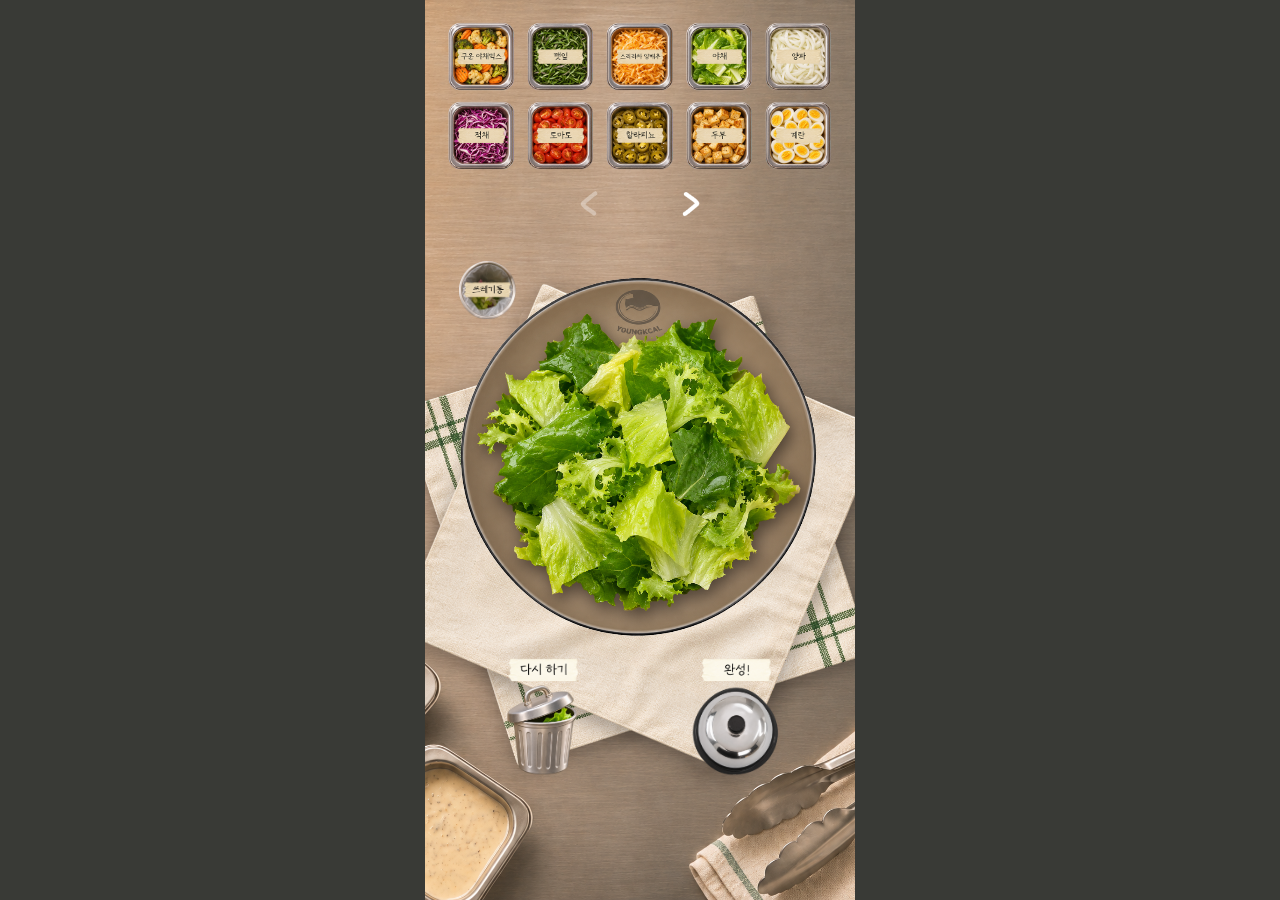
==== commit bce258fa: "애니메이션 추가" ====
--- a/index.html
+++ b/index.html
@@ -62,6 +62,7 @@
               id="pokeCanvas"
               aria-label="재료를 드래그해 배치하는 포케 그릇"
             ></canvas>
+            <div id="celebration" class="celebration" aria-hidden="true"></div>
             <div id="trashZone" class="trash-zone">
               <img src="images/trash.png" alt="재료 삭제" />
             </div>
@@ -118,7 +119,7 @@
         </div>
 
         <a
-          href="https://youngkcal.notion.site/3e9cc8c97d8e80409de2d5bcc8b871a6?pvs=105"
+          href="https://youngkcal.notion.site/c4ecc8c97d8e82ae98b501b3452e2677?pvs=105"
           target="_blank"
           rel="noopener noreferrer"
           class="share-poke-btn result-image-btn"
--- a/style.css
+++ b/style.css
@@ -514,7 +514,7 @@
 .tray-grid {
   display: grid;
   grid-template-columns: repeat(5, minmax(0, 1fr));
-  grid-template-rows: repeat(3, auto);
+  grid-template-rows: repeat(2, auto);
   gap: clamp(3px, 1vw, 10px);
   padding: 0;
   overflow: visible;
@@ -648,13 +648,12 @@
   object-fit: contain;
 }
 .honor-grid {
-    margin-top: -45px;
+  margin-top: -45px;
   display: grid;
   grid-template-columns: repeat(2, minmax(0, 1fr));
   gap: 10px;
   background: #fff3daa8;
   border-radius: 10px;
-
 }
 .honor-card {
   margin: 0;
@@ -680,7 +679,6 @@
 
 /* 파란글자 오류 */
 
-
 .result .controls button {
   color: #242922 !important;
 }
@@ -688,7 +686,6 @@
 .bottom-actions button {
   color: #242922 !important;
 }
-
 
 /* 결과 화면 버튼 크기 및 배경 수정 */
 
@@ -741,3 +738,98 @@
   border: none;
   box-shadow: none;
 }
+
+/* Interactive upgrade — original layout and assets remain unchanged */
+.tray-item {
+  -webkit-tap-highlight-color: transparent;
+}
+.tray-item img {
+  transition: filter 0.18s ease;
+}
+@media (hover: hover) {
+  .tray-item:hover img {
+    filter: brightness(1.08) drop-shadow(0 3px 4px #0003);
+  }
+}
+.drag-ghost {
+  transform: translate(-50%, -50%) scale(1.08) rotate(-7deg);
+  filter: drop-shadow(0 12px 8px #0005);
+}
+/* .bowl-frame::after {
+  content: "";
+  position: absolute;
+  inset: 5.7%;
+  border-radius: 50%;
+  pointer-events: none;
+  opacity: 0;
+  transition: opacity 0.18s;
+  box-shadow:
+    0 0 0 2px #c8f578,
+    0 0 16px #b8ef6970;
+} */
+.bowl-frame.is-target::after {
+  opacity: 1;
+}
+.trash-zone {
+  transition:
+    filter 0.18s,
+    transform 0.18s;
+}
+.trash-zone.is-target {
+  transform: scale(1.13);
+  filter: drop-shadow(0 0 6px #f6a36b);
+}
+.absorb-ghost {
+  position: fixed;
+  z-index: 70;
+  pointer-events: none;
+  object-fit: contain;
+  transform: translate(-50%, -50%);
+}
+.celebration {
+  position: absolute;
+  inset: 0;
+  pointer-events: none;
+  z-index: 12;
+}
+.celebration i {
+  position: absolute;
+  left: 50%;
+  top: 50%;
+  width: 8px;
+  height: 12px;
+  border-radius: 2px;
+  animation: poke-confetti 0.65s ease-out both;
+}
+@keyframes poke-confetti {
+  from {
+    transform: translate(-50%, -50%) scale(0.3);
+    opacity: 0;
+  }
+  20% {
+    opacity: 1;
+  }
+  to {
+    transform: translate(var(--dx), var(--dy)) rotate(var(--spin));
+    opacity: 0;
+  }
+}
+.finishing .game-layout {
+  pointer-events: none;
+}
+.finishing .tray-section,
+.finishing .bottom-actions {
+  opacity: 0.45;
+  transition: opacity 0.25s;
+}
+@media (prefers-reduced-motion: reduce) {
+  .celebration i {
+    animation: none;
+    display: none;
+  }
+  /* .bowl-frame::after,
+  .trash-zone,
+  .tray-item img {
+    transition: none;
+  } */
+}
